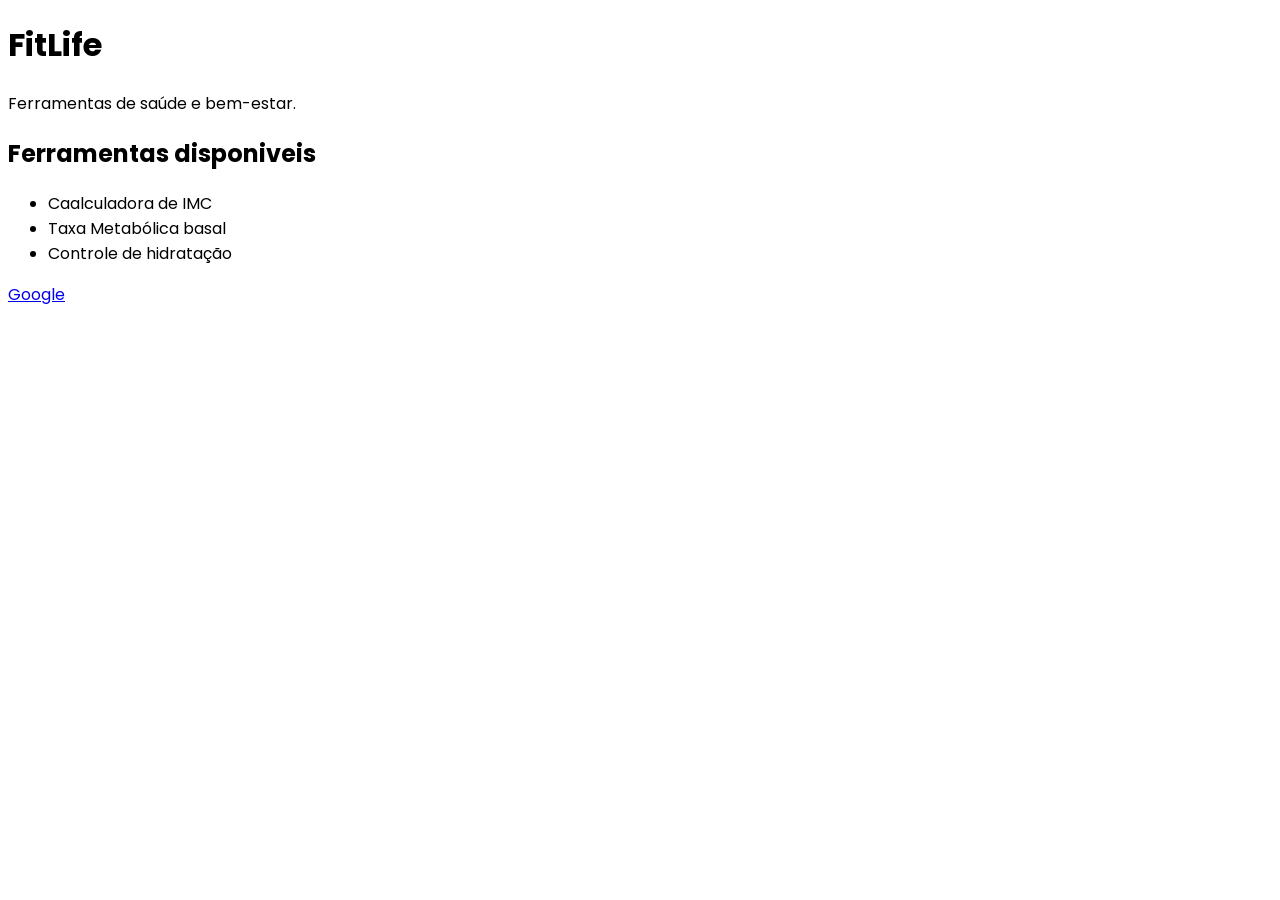
==== index.html @ 13605a8a "Initial commit" ====
<!DOCTYPE html>
<html lang="pt-BR">

<head>
    <meta charset="UTF-8">
    <meta name="viewport" content="width=device-width, initial-scale=1.0">
    <link rel="preconnect" href="https://fonts.googleapis.com">
    <link rel="preconnect" href="https://fonts.gstatic.com" crossorigin>
    <link
        href="https://fonts.googleapis.com/css2?family=Poppins:ital,wght@0,100;0,200;0,300;0,400;0,500;0,600;0,700;0,800;0,900;1,100;1,200;1,300;1,400;1,500;1,600;1,700;1,800;1,900&display=swap"
        rel="stylesheet">
    <title>FitLife</title>
</head>

<body style="font-family: Poppins;">
    <h1>FitLife</h1>
    <p>Ferramentas de saúde e bem-estar.</p>

    <h2>Ferramentas disponiveis</h2>

    <ul>
        <li>Caalculadora de IMC</li>
        <li>Taxa Metabólica basal</li>
        <li>Controle de hidratação</li>
    </ul>

    <a href="./pages/imc.html">Google</a>
</body>

</html>
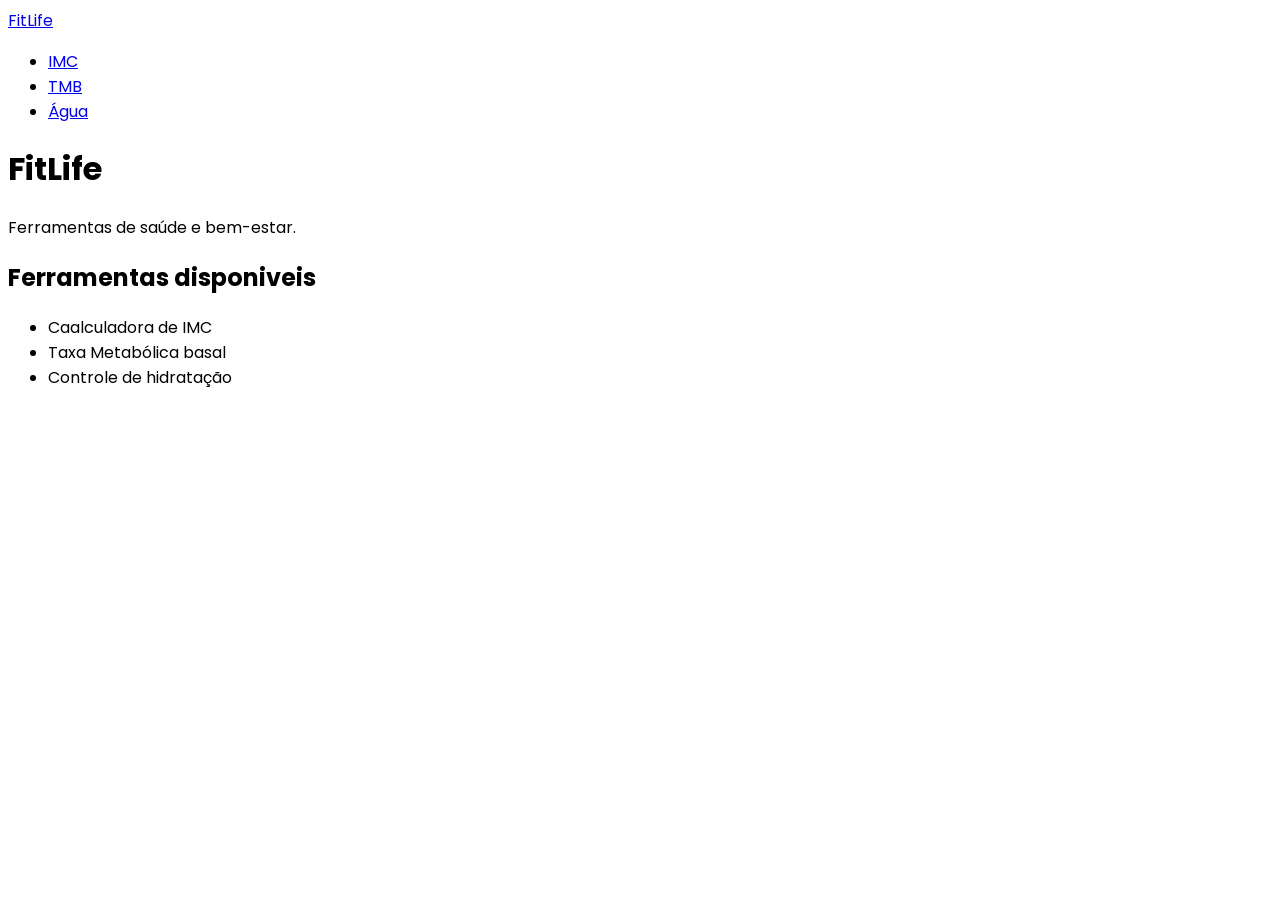
==== commit 94adca3f: "push preventivo contra queda da internet" ====
--- a/index.html
+++ b/index.html
@@ -13,18 +13,32 @@
 </head>
 
 <body style="font-family: Poppins;">
-    <h1>FitLife</h1>
-    <p>Ferramentas de saúde e bem-estar.</p>
 
-    <h2>Ferramentas disponiveis</h2>
+    <nav>
+        <a href="./index.html">FitLife</a>
+        <ul>
+            <li><a href="./pages/imc.html">IMC</a></li>
+            <li><a href="./pages/tmb.html">TMB</a></li>
+            <li><a href="./pages/water.html">Água</a></li>
+        </ul>
+    </nav>
 
-    <ul>
-        <li>Caalculadora de IMC</li>
-        <li>Taxa Metabólica basal</li>
-        <li>Controle de hidratação</li>
-    </ul>
+    <header>
+        <h1>FitLife</h1>
+        <p>Ferramentas de saúde e bem-estar.</p>
+    </header>
 
-    <a href="./pages/imc.html">Google</a>
+    <main>
+        <h2>Ferramentas disponiveis</h2>
+
+        <ul>
+            <li>Caalculadora de IMC</li>
+            <li>Taxa Metabólica basal</li>
+            <li>Controle de hidratação</li>
+        </ul>
+    </main>
+
+    
 </body>
 
 </html>
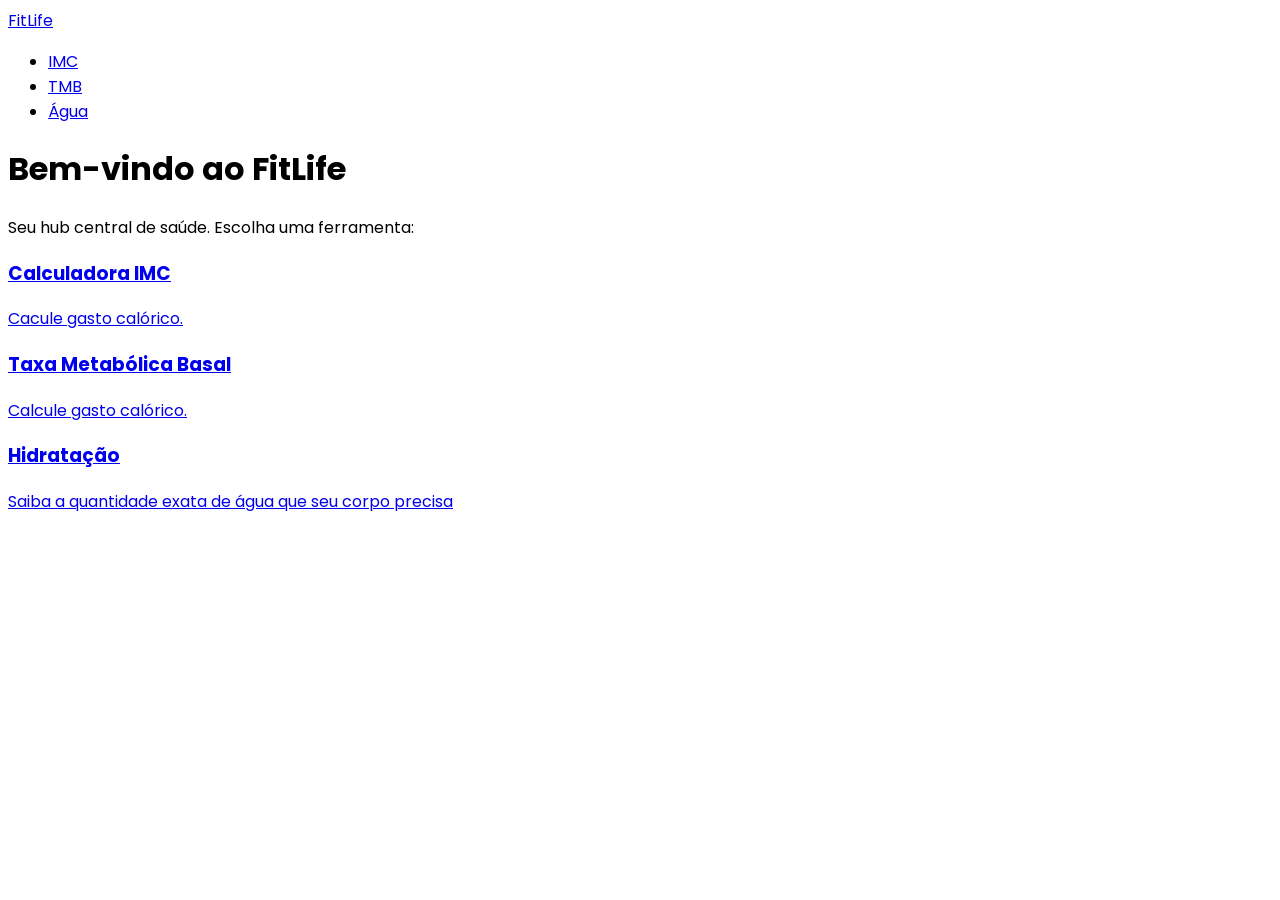
==== commit 3278e5e0: "Add Section na main" ====
--- a/index.html
+++ b/index.html
@@ -11,9 +11,7 @@
         rel="stylesheet">
     <title>FitLife</title>
 </head>
-
 <body style="font-family: Poppins;">
-
     <nav>
         <a href="./index.html">FitLife</a>
         <ul>
@@ -22,23 +20,30 @@
             <li><a href="./pages/water.html">Água</a></li>
         </ul>
     </nav>
+    <header>
+        <h1>Bem-vindo ao FitLife</h1>
+        <p>Seu hub central de saúde. Escolha uma ferramenta:</p>
+    </header>
+    <main>
+        <section>
 
-    <header>
-        <h1>FitLife</h1>
-        <p>Ferramentas de saúde e bem-estar.</p>
-    </header>
+            <a href="./pages/imc.html">
+                <h3>Calculadora IMC</h3>
+                <p>Cacule gasto calórico.</p>
+            </a>
 
-    <main>
-        <h2>Ferramentas disponiveis</h2>
+            <a href="./pages/tmb.html">
+                <h3>Taxa Metabólica Basal</h3>
+                <p>Calcule gasto calórico.</p>
+            </a>
 
-        <ul>
-            <li>Caalculadora de IMC</li>
-            <li>Taxa Metabólica basal</li>
-            <li>Controle de hidratação</li>
-        </ul>
-    </main>
+            <a href="./pages/water.html">
+                <h3>Hidratação</h3>
+                <p>Saiba a quantidade exata de água que seu corpo precisa</p>
+            </a>
 
-    
+        </section>
+    </main> 
 </body>
 
 </html>
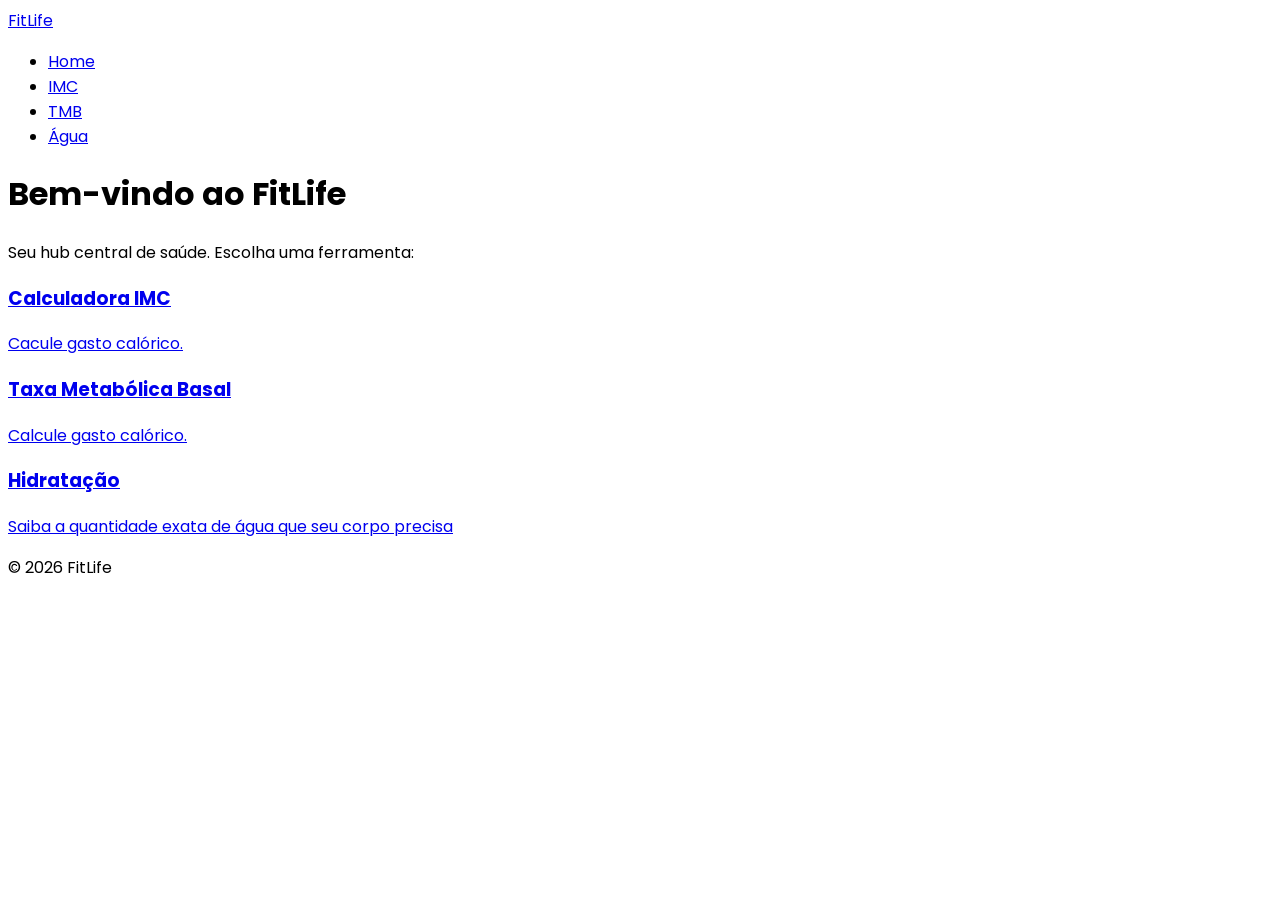
==== commit 84431163: "adicionado README" ====
--- a/index.html
+++ b/index.html
@@ -1,49 +1,50 @@
-<!DOCTYPE html>
+<!doctype html>
 <html lang="pt-BR">
-
-<head>
-    <meta charset="UTF-8">
-    <meta name="viewport" content="width=device-width, initial-scale=1.0">
-    <link rel="preconnect" href="https://fonts.googleapis.com">
-    <link rel="preconnect" href="https://fonts.gstatic.com" crossorigin>
+  <head>
+    <meta charset="UTF-8" />
+    <meta name="viewport" content="width=device-width, initial-scale=1.0" />
+    <link rel="preconnect" href="https://fonts.googleapis.com" />
+    <link rel="preconnect" href="https://fonts.gstatic.com" crossorigin />
     <link
-        href="https://fonts.googleapis.com/css2?family=Poppins:ital,wght@0,100;0,200;0,300;0,400;0,500;0,600;0,700;0,800;0,900;1,100;1,200;1,300;1,400;1,500;1,600;1,700;1,800;1,900&display=swap"
-        rel="stylesheet">
+      href="https://fonts.googleapis.com/css2?family=Poppins:ital,wght@0,100;0,200;0,300;0,400;0,500;0,600;0,700;0,800;0,900;1,100;1,200;1,300;1,400;1,500;1,600;1,700;1,800;1,900&display=swap"
+      rel="stylesheet"
+    />
     <title>FitLife</title>
-</head>
-<body style="font-family: Poppins;">
+  </head>
+  <body style="font-family: Poppins">
     <nav>
-        <a href="./index.html">FitLife</a>
-        <ul>
-            <li><a href="./pages/imc.html">IMC</a></li>
-            <li><a href="./pages/tmb.html">TMB</a></li>
-            <li><a href="./pages/water.html">Água</a></li>
-        </ul>
+      <a href="./index.html">FitLife</a>
+      <ul>
+        <li><a href="./index.html">Home</a></li>
+        <li><a href="./pages/imc.html">IMC</a></li>
+        <li><a href="./pages/tmb.html">TMB</a></li>
+        <li><a href="./pages/water.html">Água</a></li>
+      </ul>
     </nav>
     <header>
-        <h1>Bem-vindo ao FitLife</h1>
-        <p>Seu hub central de saúde. Escolha uma ferramenta:</p>
+      <h1>Bem-vindo ao FitLife</h1>
+      <p>Seu hub central de saúde. Escolha uma ferramenta:</p>
     </header>
     <main>
-        <section>
+      <section>
+        <a href="./pages/imc.html">
+          <h3>Calculadora IMC</h3>
+          <p>Cacule gasto calórico.</p>
+        </a>
 
-            <a href="./pages/imc.html">
-                <h3>Calculadora IMC</h3>
-                <p>Cacule gasto calórico.</p>
-            </a>
+        <a href="./pages/tmb.html">
+          <h3>Taxa Metabólica Basal</h3>
+          <p>Calcule gasto calórico.</p>
+        </a>
 
-            <a href="./pages/tmb.html">
-                <h3>Taxa Metabólica Basal</h3>
-                <p>Calcule gasto calórico.</p>
-            </a>
-
-            <a href="./pages/water.html">
-                <h3>Hidratação</h3>
-                <p>Saiba a quantidade exata de água que seu corpo precisa</p>
-            </a>
-
-        </section>
-    </main> 
-</body>
-
-</html>+        <a href="./pages/water.html">
+          <h3>Hidratação</h3>
+          <p>Saiba a quantidade exata de água que seu corpo precisa</p>
+        </a>
+      </section>
+    </main>
+    <footer>
+        <p>© 2026 FitLife</p>
+    </footer>
+  </body>
+</html>
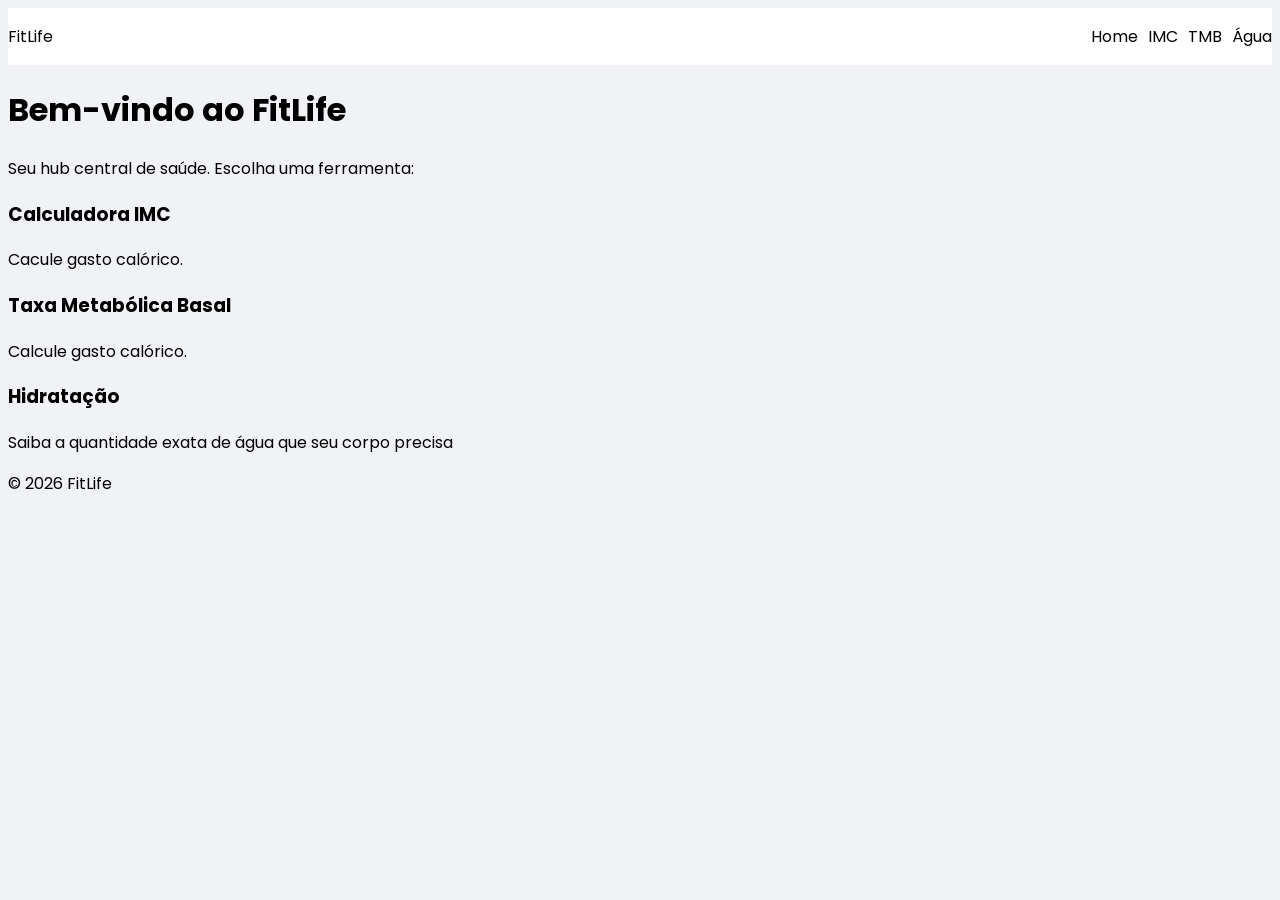
==== commit f3473dcb: "Adicionado css" ====
--- a/index.html
+++ b/index.html
@@ -9,9 +9,10 @@
       href="https://fonts.googleapis.com/css2?family=Poppins:ital,wght@0,100;0,200;0,300;0,400;0,500;0,600;0,700;0,800;0,900;1,100;1,200;1,300;1,400;1,500;1,600;1,700;1,800;1,900&display=swap"
       rel="stylesheet"
     />
+    <link rel="stylesheet" href="./css/style.css" />
     <title>FitLife</title>
   </head>
-  <body style="font-family: Poppins">
+  <body>
     <nav>
       <a href="./index.html">FitLife</a>
       <ul>
--- a/css/style.css
+++ b/css/style.css
@@ -0,0 +1,27 @@
+body {
+    font-family: 'Poppins', sans-serif;
+    background-color: #f0f2f5;
+}
+
+nav {
+    background-color: white;
+    display: flex;
+    width: 100%;
+    justify-content: space-between;
+    align-items: center;
+}
+
+ul {
+    display: flex;
+    background-color: #ffffff;
+    list-style: none;
+
+    gap: 10px;
+}
+
+a {
+    color: black;
+    text-decoration: none;
+    
+
+}
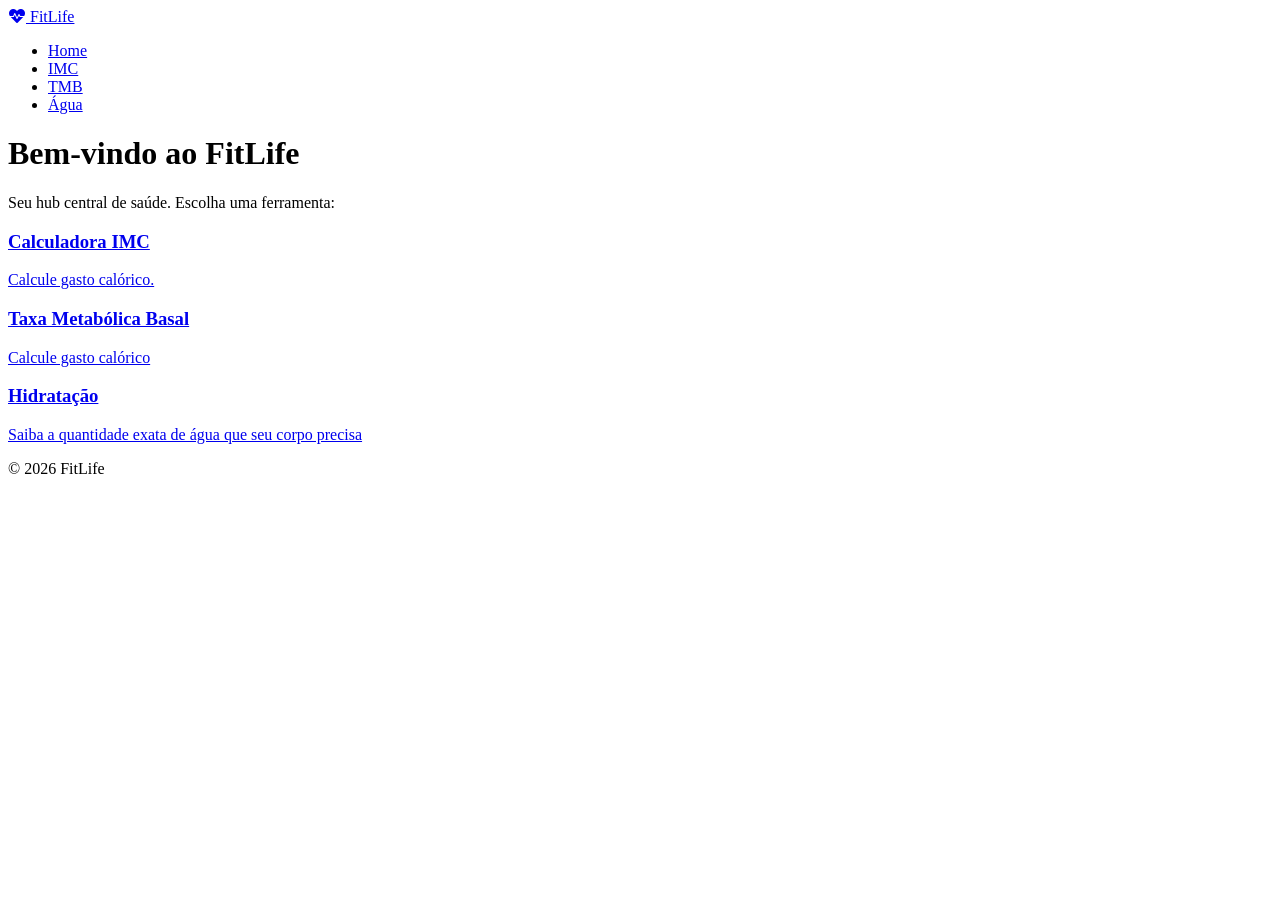
==== commit 6f44bf37: "Adicionado estlilização na nav-bar" ====
--- a/index.html
+++ b/index.html
@@ -1,51 +1,59 @@
 <!doctype html>
 <html lang="pt-BR">
-  <head>
-    <meta charset="UTF-8" />
-    <meta name="viewport" content="width=device-width, initial-scale=1.0" />
-    <link rel="preconnect" href="https://fonts.googleapis.com" />
-    <link rel="preconnect" href="https://fonts.gstatic.com" crossorigin />
-    <link
-      href="https://fonts.googleapis.com/css2?family=Poppins:ital,wght@0,100;0,200;0,300;0,400;0,500;0,600;0,700;0,800;0,900;1,100;1,200;1,300;1,400;1,500;1,600;1,700;1,800;1,900&display=swap"
-      rel="stylesheet"
-    />
-    <link rel="stylesheet" href="./css/style.css" />
-    <title>FitLife</title>
-  </head>
-  <body>
-    <nav>
-      <a href="./index.html">FitLife</a>
-      <ul>
-        <li><a href="./index.html">Home</a></li>
-        <li><a href="./pages/imc.html">IMC</a></li>
-        <li><a href="./pages/tmb.html">TMB</a></li>
-        <li><a href="./pages/water.html">Água</a></li>
-      </ul>
-    </nav>
-    <header>
-      <h1>Bem-vindo ao FitLife</h1>
-      <p>Seu hub central de saúde. Escolha uma ferramenta:</p>
-    </header>
-    <main>
-      <section>
-        <a href="./pages/imc.html">
-          <h3>Calculadora IMC</h3>
-          <p>Cacule gasto calórico.</p>
-        </a>
 
-        <a href="./pages/tmb.html">
-          <h3>Taxa Metabólica Basal</h3>
-          <p>Calcule gasto calórico.</p>
-        </a>
+<head>
+  <meta charset="UTF-8" />
+  <meta name="viewport" content="width=device-width, initial-scale=1.0" />
+  <link rel="preconnect" href="https://fonts.googleapis.com" />
+  <link rel="preconnect" href="https://fonts.gstatic.com" crossorigin />
+  <link
+    href="https://fonts.googleapis.com/css2?family=Poppins:ital,wght@0,100;0,200;0,300;0,400;0,500;0,600;0,700;0,800;0,900;1,100;1,200;1,300;1,400;1,500;1,600;1,700;1,800;1,900&display=swap"
+    rel="stylesheet" />
+  <link rel="stylesheet" href="./css/styles.css">
+  <link rel="stylesheet" href="https://cdnjs.cloudflare.com/ajax/libs/font-awesome/6.0.0/css/all.min.css" />
+  <title>FitLife</title>
+</head>
 
-        <a href="./pages/water.html">
-          <h3>Hidratação</h3>
-          <p>Saiba a quantidade exata de água que seu corpo precisa</p>
-        </a>
-      </section>
-    </main>
-    <footer>
-        <p>© 2026 FitLife</p>
-    </footer>
-  </body>
-</html>
+<body>
+  <nav>
+    <a href="./index.html" id="logo">
+      <i class="fas fa-heartbeat"></i>
+      FitLife
+    </a>
+
+
+    <ul class="nav-links">
+      <li><a class="nav-link active" href="./index.html">Home</a></li>
+      <li><a class="nav-link" href="./pages/imc.html">IMC</a></li>
+      <li><a class="nav-link" href="./pages/tmb.html">TMB</a></li>
+      <li><a class="nav-link" href="./pages/water.html">Água</a></li>
+    </ul>
+  </nav>
+  <header>
+    <h1>Bem-vindo ao FitLife</h1>
+    <p>Seu hub central de saúde. Escolha uma ferramenta:</p>
+  </header>
+  <main>
+    <section>
+      <a href="./pages/imc.html">
+        <h3>Calculadora IMC</h3>
+        <p>Calcule gasto calórico.</p>
+      </a>
+
+      <a href="./pages/tmb.html">
+        <h3>Taxa Metabólica Basal</h3>
+        <p>Calcule gasto calórico</p>
+      </a>
+
+      <a href="./pages/water.html">
+        <h3>Hidratação</h3>
+        <p>Saiba a quantidade exata de água que seu corpo precisa</p>
+      </a>
+    </section>
+  </main>
+
+  <footer>
+    <p>© 2026 FitLife</p>
+  </footer>
+</body>
+</html>
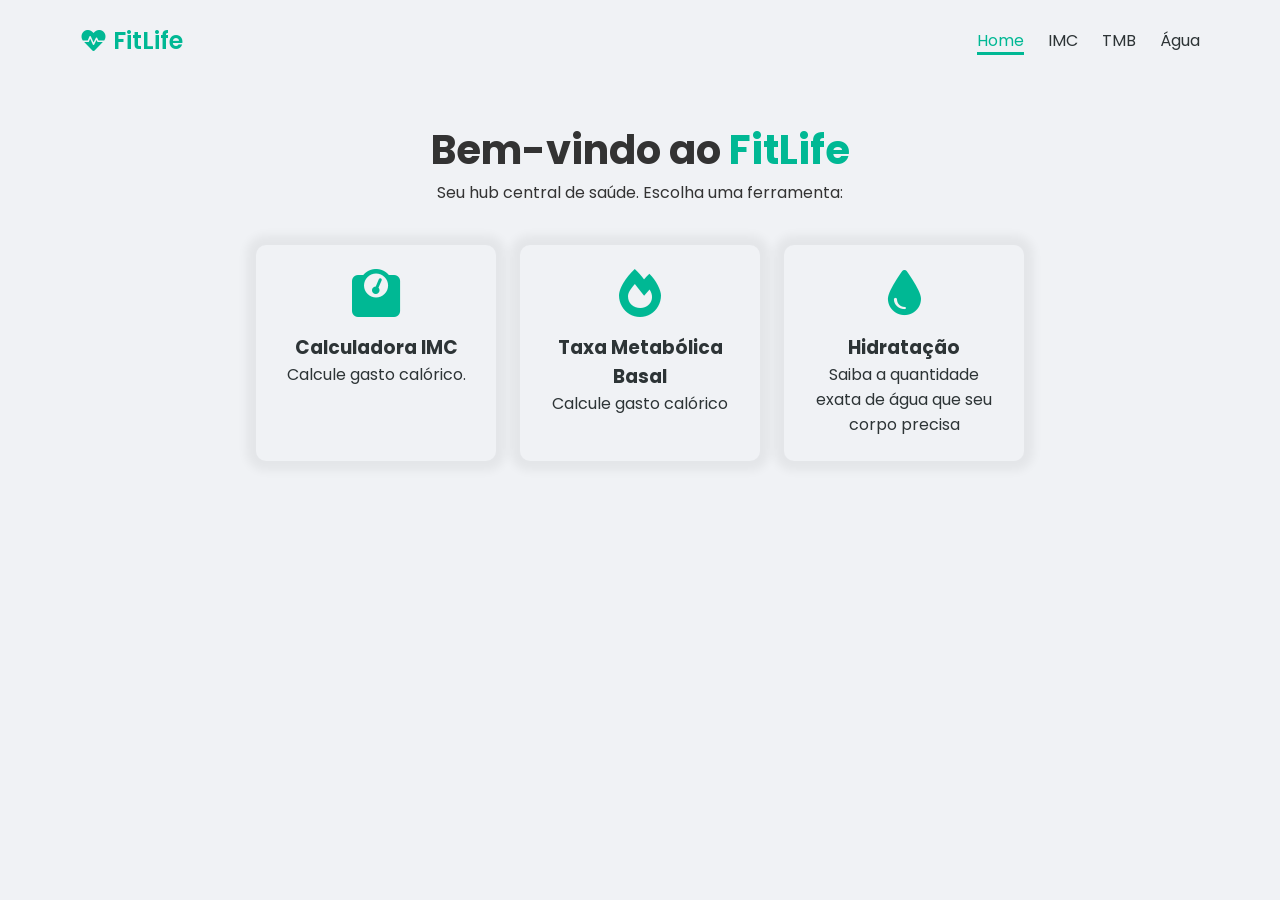
==== commit 86ed51a6: "Estilizacao e responsividade" ====
--- a/index.html
+++ b/index.html
@@ -29,31 +29,32 @@
       <li><a class="nav-link" href="./pages/water.html">Água</a></li>
     </ul>
   </nav>
-  <header>
-    <h1>Bem-vindo ao FitLife</h1>
+  <header class="header-container">
+    <h1>Bem-vindo ao <span>FitLife</span></h1>
     <p>Seu hub central de saúde. Escolha uma ferramenta:</p>
   </header>
   <main>
-    <section>
-      <a href="./pages/imc.html">
+    <section class="cards-section">
+      <a href="./pages/imc.html" class="card">
+        <i class="fas fa-weight"></i>
         <h3>Calculadora IMC</h3>
         <p>Calcule gasto calórico.</p>
       </a>
 
-      <a href="./pages/tmb.html">
+      <a href="./pages/tmb.html" class="card">
+        <i class="fas fa-fire"></i>
         <h3>Taxa Metabólica Basal</h3>
         <p>Calcule gasto calórico</p>
       </a>
 
-      <a href="./pages/water.html">
+      <a href="./pages/water.html" class="card">
+        <i class="fas fa-tint"></i>
         <h3>Hidratação</h3>
         <p>Saiba a quantidade exata de água que seu corpo precisa</p>
       </a>
     </section>
   </main>
 
-  <footer>
-    <p>© 2026 FitLife</p>
-  </footer>
 </body>
+
 </html>
--- a/css/styles.css
+++ b/css/styles.css
@@ -0,0 +1,119 @@
+* {
+    margin: 0;
+    padding: 0;
+    box-sizing: border-box;
+}
+
+:root {
+    --primary-color: #00b894;
+    --primary-dark: #019477;
+    --secondary-color: #2d3436;
+    --background-color: #f0f2f5;
+    --card-color: #ffffff;
+    --text-color: #333333;
+    --muted-color: #636e72;
+    --danger-color: #d63031;
+    --water-color: #0984e3;
+    --border-color: #dfe6e9;
+}
+
+body {
+    background-color: var(--background-color);
+    font-family: Poppins;
+    color: #333;
+}
+
+nav {
+    display: flex;
+    /*deixar itens um ao lado do outro*/
+    justify-content: space-between;
+    /* tag a tendo espaçamento da tag ul */
+    align-items: center;
+    /* centraliza itens da vertical */
+
+    padding: 0 5rem;
+
+    background-color: var(--background-color);
+    height: 5rem;
+}
+
+#logo {
+    font-size: 1.5rem;
+    color: var(--primary-color);
+    text-decoration: none;
+    font-weight: 600;
+}
+
+.nav-links {
+    display: flex;
+    list-style: none;
+    gap: 1.5rem;
+}
+
+.nav-link {
+    text-decoration: none;
+    color: var(--secondary-color);
+    font-size: 1rem;
+
+    transition: 0.2s;
+}
+
+.nav-link:hover {
+    color: var(--primary-color)
+}
+
+.nav-link.active {
+    border-bottom: 3px var(--primary-color) solid;
+    color: var(--primary-color)
+}
+
+.header-container {
+    text-align: center;
+
+    padding: 2.5rem 0;
+}
+
+.header-container h1 {
+    font-size: 2.5rem;
+}
+
+.header-container span {
+    color: var(--primary-color);
+}
+
+main {
+    width: 60vw;
+    margin: 0 auto;
+}
+
+.cards-section {
+    display: flex;
+    gap: 1.5rem;
+    text-align: center;
+}
+
+.card {
+    background-color: var(--background-color);
+    color: var(--secondary-color);
+    padding: 1.5rem;
+    border-radius: 10px;
+    text-align: center;
+    text-decoration: none;
+    width: 100%;
+
+    transition: 0.4s;
+
+    /* box-shadow: HORIZONTAL VERTICAL BLUR SPREAD COLOR; */
+    box-shadow: 0 0 10px 10px rgba(0, 0, 0, 0.05);
+}
+
+.card:hover {
+    border: 2px solid var(--primary-color);
+    color: var(--primary-color);
+}
+
+.card i {
+    font-size: 3rem;
+    color: var(--primary-color);
+    margin-bottom: 1rem;
+}
